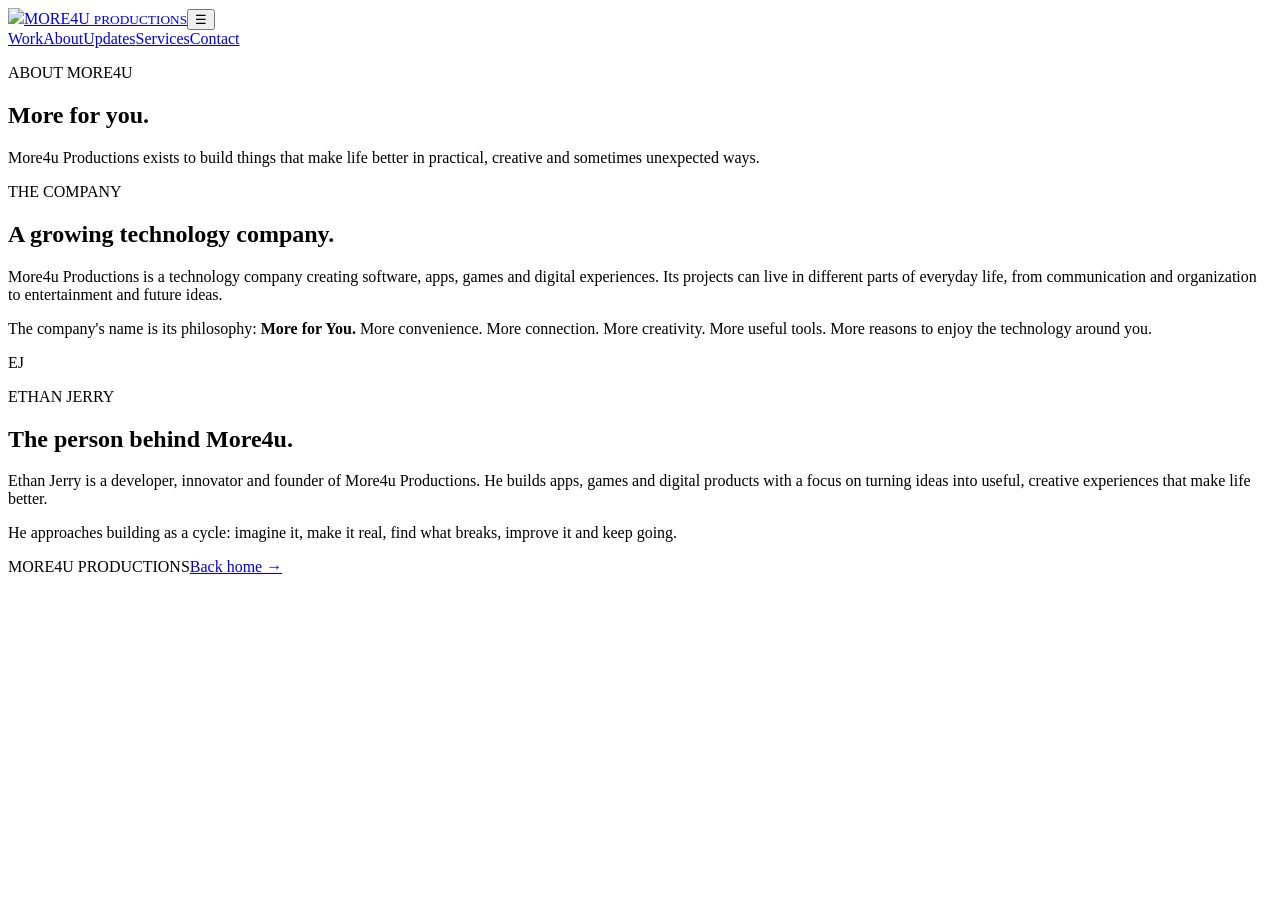
==== about.html @ 385468c3 "Add files via upload" ====
<!doctype html><html lang="en"><head><meta charset="utf-8"><meta name="viewport" content="width=device-width,initial-scale=1"><meta name="description" content="About More4u Productions and Ethan Jerry."><title>About | More4u Productions</title><link rel="stylesheet" href="assets/site.css"></head><body><header class="site-header"><a class="brand" href="index.html"><img src="assets/more4u-logo-transparent.png"><span>MORE4U <small>PRODUCTIONS</small></span></a><button class="nav-toggle">☰</button><nav class="nav"><a href="index.html#work">Work</a><a href="about.html">About</a><a href="updates.html">Updates</a><a href="index.html#services">Services</a><a href="index.html#contact">Contact</a></nav></header><main><section class="page-hero shell"><p class="kicker">ABOUT MORE4U</p><h1>More for you.</h1><p>More4u Productions exists to build things that make life better in practical, creative and sometimes unexpected ways.</p></section><section class="section shell about-grid"><div><p class="kicker">THE COMPANY</p><h2>A growing technology company.</h2></div><div class="prose"><p>More4u Productions is a technology company creating software, apps, games and digital experiences. Its projects can live in different parts of everyday life, from communication and organization to entertainment and future ideas.</p><p>The company's name is its philosophy: <strong>More for You.</strong> More convenience. More connection. More creativity. More useful tools. More reasons to enjoy the technology around you.</p></div></section><section class="dark-section"><div class="shell about-founder"><div class="founder-avatar large">EJ</div><div><p class="kicker">ETHAN JERRY</p><h2>The person behind More4u.</h2><p>Ethan Jerry is a developer, innovator and founder of More4u Productions. He builds apps, games and digital products with a focus on turning ideas into useful, creative experiences that make life better.</p><p>He approaches building as a cycle: imagine it, make it real, find what breaks, improve it and keep going.</p></div></div></section></main><footer class="site-footer"><div class="shell footer-bottom"><span>MORE4U PRODUCTIONS</span><a href="index.html">Back home →</a></div></footer><script src="assets/site.js"></script></body></html>
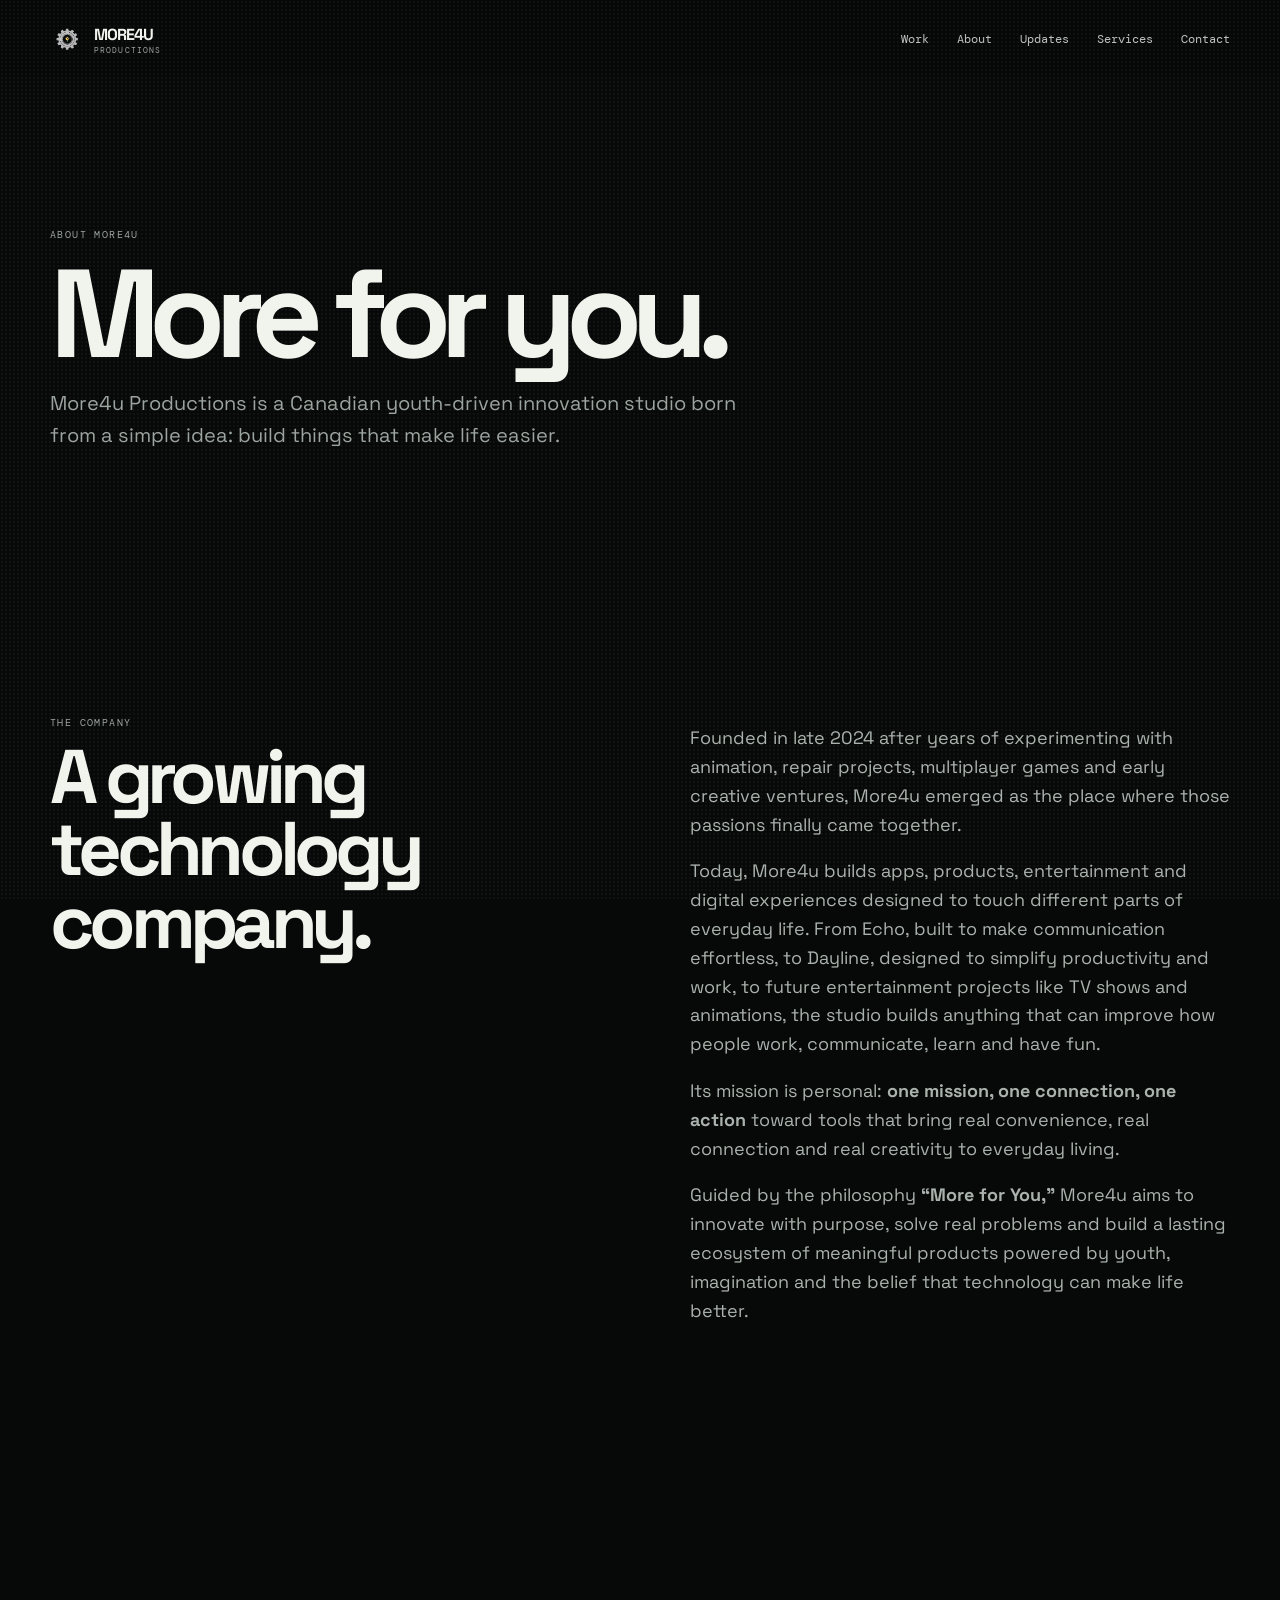
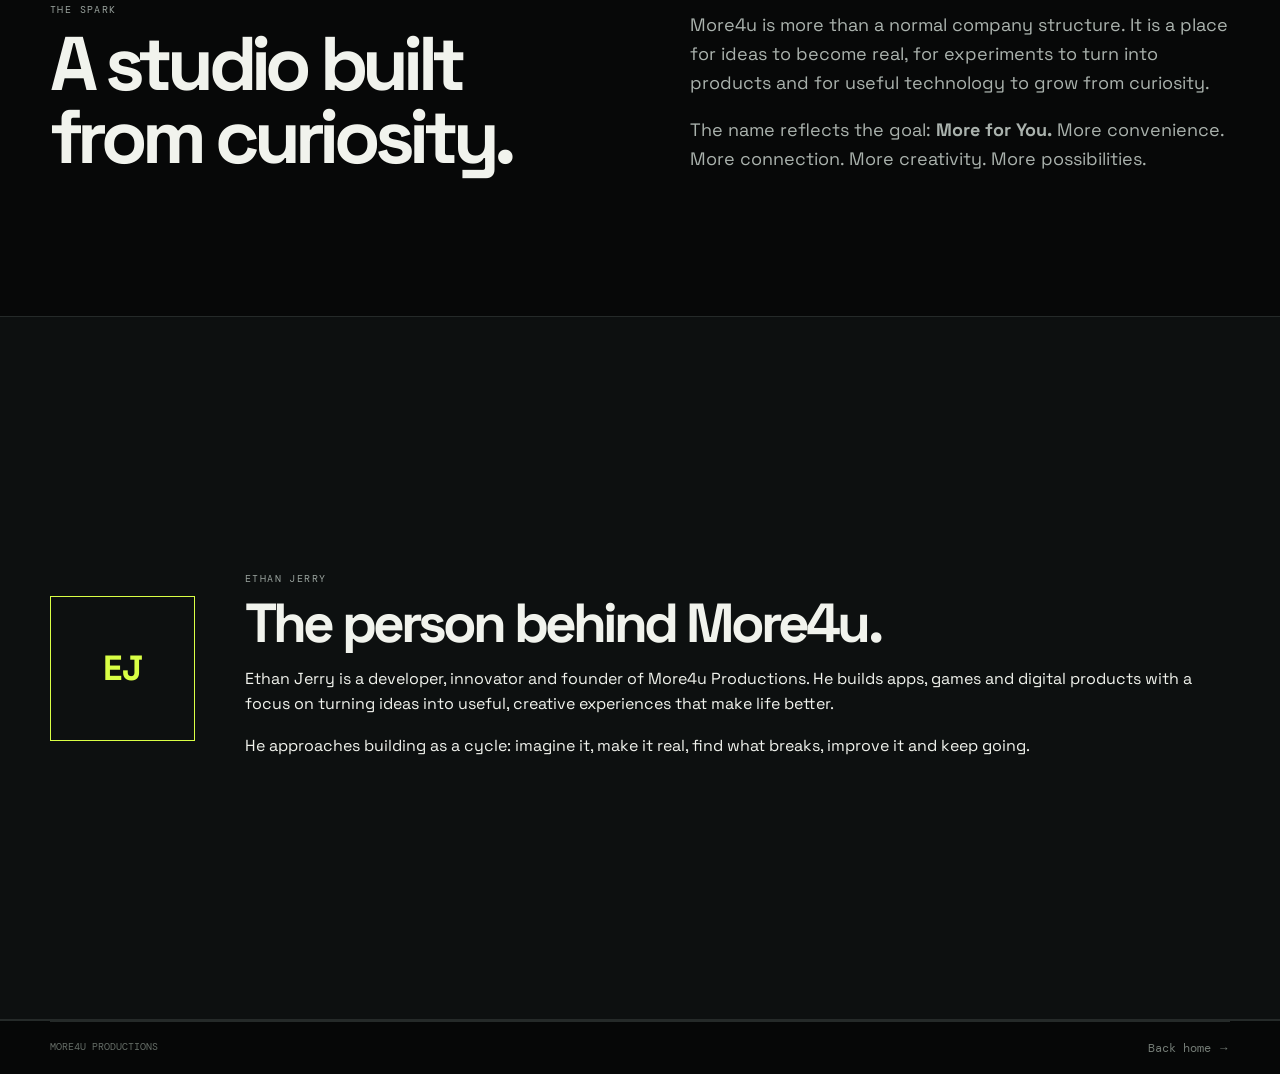
==== commit b98b4ae5: "Add files via upload" ====
--- a/about.html
+++ b/about.html
@@ -1 +1 @@
-<!doctype html><html lang="en"><head><meta charset="utf-8"><meta name="viewport" content="width=device-width,initial-scale=1"><meta name="description" content="About More4u Productions and Ethan Jerry."><title>About | More4u Productions</title><link rel="stylesheet" href="assets/site.css"></head><body><header class="site-header"><a class="brand" href="index.html"><img src="assets/more4u-logo-transparent.png"><span>MORE4U <small>PRODUCTIONS</small></span></a><button class="nav-toggle">☰</button><nav class="nav"><a href="index.html#work">Work</a><a href="about.html">About</a><a href="updates.html">Updates</a><a href="index.html#services">Services</a><a href="index.html#contact">Contact</a></nav></header><main><section class="page-hero shell"><p class="kicker">ABOUT MORE4U</p><h1>More for you.</h1><p>More4u Productions exists to build things that make life better in practical, creative and sometimes unexpected ways.</p></section><section class="section shell about-grid"><div><p class="kicker">THE COMPANY</p><h2>A growing technology company.</h2></div><div class="prose"><p>More4u Productions is a technology company creating software, apps, games and digital experiences. Its projects can live in different parts of everyday life, from communication and organization to entertainment and future ideas.</p><p>The company's name is its philosophy: <strong>More for You.</strong> More convenience. More connection. More creativity. More useful tools. More reasons to enjoy the technology around you.</p></div></section><section class="dark-section"><div class="shell about-founder"><div class="founder-avatar large">EJ</div><div><p class="kicker">ETHAN JERRY</p><h2>The person behind More4u.</h2><p>Ethan Jerry is a developer, innovator and founder of More4u Productions. He builds apps, games and digital products with a focus on turning ideas into useful, creative experiences that make life better.</p><p>He approaches building as a cycle: imagine it, make it real, find what breaks, improve it and keep going.</p></div></div></section></main><footer class="site-footer"><div class="shell footer-bottom"><span>MORE4U PRODUCTIONS</span><a href="index.html">Back home →</a></div></footer><script src="assets/site.js"></script></body></html>+<!doctype html><html lang="en"><head><meta charset="utf-8"><meta name="viewport" content="width=device-width,initial-scale=1"><meta name="description" content="About More4u Productions and Ethan Jerry."><title>About | More4u Productions</title><link rel="stylesheet" href="assets/site.css"></head><body><header class="site-header"><a class="brand" href="index.html"><img src="assets/more4u-logo-transparent.png"><span>MORE4U <small>PRODUCTIONS</small></span></a><button class="nav-toggle">☰</button><nav class="nav"><a href="index.html#work">Work</a><a href="about.html">About</a><a href="updates.html">Updates</a><a href="index.html#services">Services</a><a href="index.html#contact">Contact</a></nav></header><main><section class="page-hero shell"><p class="kicker">ABOUT MORE4U</p><h1>More for you.</h1><p>More4u Productions is a Canadian youth-driven innovation studio born from a simple idea: build things that make life easier.</p></section><section class="section shell about-grid"><div><p class="kicker">THE COMPANY</p><h2>A growing technology company.</h2></div><div class="prose"><p>Founded in late 2024 after years of experimenting with animation, repair projects, multiplayer games and early creative ventures, More4u emerged as the place where those passions finally came together.</p><p>Today, More4u builds apps, products, entertainment and digital experiences designed to touch different parts of everyday life. From Echo, built to make communication effortless, to Dayline, designed to simplify productivity and work, to future entertainment projects like TV shows and animations, the studio builds anything that can improve how people work, communicate, learn and have fun.</p><p>Its mission is personal: <strong>one mission, one connection, one action</strong> toward tools that bring real convenience, real connection and real creativity to everyday living.</p><p>Guided by the philosophy <strong>“More for You,”</strong> More4u aims to innovate with purpose, solve real problems and build a lasting ecosystem of meaningful products powered by youth, imagination and the belief that technology can make life better.</p></div></section><section class="section shell about-grid"><div><p class="kicker">THE SPARK</p><h2>A studio built from curiosity.</h2></div><div class="prose"><p>More4u is more than a normal company structure. It is a place for ideas to become real, for experiments to turn into products and for useful technology to grow from curiosity.</p><p>The name reflects the goal: <strong>More for You.</strong> More convenience. More connection. More creativity. More possibilities.</p></div></section><section class="dark-section"><div class="shell about-founder"><div class="founder-avatar large">EJ</div><div><p class="kicker">ETHAN JERRY</p><h2>The person behind More4u.</h2><p>Ethan Jerry is a developer, innovator and founder of More4u Productions. He builds apps, games and digital products with a focus on turning ideas into useful, creative experiences that make life better.</p><p>He approaches building as a cycle: imagine it, make it real, find what breaks, improve it and keep going.</p></div></div></section></main><footer class="site-footer"><div class="shell footer-bottom"><span>MORE4U PRODUCTIONS</span><a href="index.html">Back home →</a></div></footer><script src="assets/site.js"></script></body></html>
--- a/assets/site.css
+++ b/assets/site.css
@@ -0,0 +1,5 @@
+@import url('https://fonts.googleapis.com/css2?family=DM+Mono:wght@400;500&family=Space+Grotesk:wght@400;500;600;700&display=swap');
+:root{--bg:#070808;--panel:#0d1010;--panel2:#111414;--line:#252a29;--text:#f1f3ed;--muted:#9aa39e;--green:#d9ff45;--blue:#26d6d5;--max:1180px;--ease:cubic-bezier(.2,.8,.2,1)}
+*{box-sizing:border-box}html{scroll-behavior:smooth}body{margin:0;background:var(--bg);color:var(--text);font-family:'Space Grotesk',system-ui,sans-serif;line-height:1.6}body:before{content:"";position:fixed;inset:0;pointer-events:none;opacity:.045;background-image:radial-gradient(#fff 1px,transparent 1px);background-size:4px 4px;z-index:50}a{color:inherit;text-decoration:none}.shell{width:min(var(--max),calc(100% - 48px));margin:auto}.site-header{height:78px;padding:0 max(24px,calc((100vw - var(--max))/2));display:flex;align-items:center;justify-content:space-between;position:sticky;top:0;z-index:20;border-bottom:1px solid transparent;transition:.3s;background:rgba(7,8,8,.65);backdrop-filter:blur(18px)}.site-header.scrolled{border-color:var(--line);background:rgba(7,8,8,.9)}.brand{display:flex;align-items:center;gap:10px;font-weight:700;letter-spacing:-.06em}.brand img{width:34px;height:34px;object-fit:contain}.brand small{display:block;font:8px 'DM Mono';letter-spacing:.14em;color:var(--muted);margin-top:-2px}.nav{display:flex;gap:28px;font:12px 'DM Mono';color:#bdc3bf}.nav a{transition:.2s}.nav a:hover{color:var(--green)}.nav-toggle{display:none;background:none;border:0;color:#fff;font-size:24px}.hero{min-height:calc(100vh - 78px);display:grid;grid-template-columns:1.05fr .95fr;align-items:center;gap:30px;padding-top:70px;padding-bottom:90px}.kicker,.eyebrow,.post-date,.footer-label{font:10px 'DM Mono';letter-spacing:.14em;color:var(--muted)}.hero h1{font-size:clamp(62px,9.5vw,122px);line-height:.84;letter-spacing:-.09em;margin:24px 0 28px}.hero h1 span,.product-hero h1 span{color:var(--green)}.hero-lead{font-size:19px;color:#b9c0bc;max-width:650px}.actions{display:flex;align-items:center;gap:28px;margin-top:30px}.button{display:inline-flex;gap:24px;align-items:center;padding:14px 18px;font:600 12px 'DM Mono';border:1px solid var(--line)}.button.primary{background:var(--green);border-color:var(--green);color:#0a0b09}.button.disabled{color:#767e79;background:#111414}.text-link{font:12px 'DM Mono';color:#cbd0cc}.text-link:hover{color:var(--green)}.hero-mark{height:500px;position:relative;display:grid;place-items:center}.hero-logo{width:min(350px,70%);height:auto;object-fit:contain;filter:drop-shadow(0 20px 50px #000)}.mark-ring,.mark-ring:before,.mark-ring:after{position:absolute;border:1px solid #303633;border-radius:50%;content:""}.mark-ring{inset:10%;animation:spin 30s linear infinite}.mark-ring:before{inset:16%;border-color:#212624}.mark-ring:after{inset:33%;border-color:#202522}.orbit-label{position:absolute;font:9px 'DM Mono';color:#6d756f;letter-spacing:.15em}.orbit-label.one{top:15%;left:13%}.orbit-label.two{right:11%;top:43%}.orbit-label.three{bottom:13%;left:26%}@keyframes spin{to{transform:rotate(360deg)}}.statement{border-block:1px solid var(--line);background:#0a0c0c}.statement-grid{display:grid;grid-template-columns:.25fr .75fr;gap:40px;padding:75px 0}.statement-text{font-size:clamp(30px,4.2vw,58px);line-height:1.08;letter-spacing:-.055em;margin:0}.statement-text em{font-style:normal;color:var(--green)}.section{padding-top:125px;padding-bottom:125px}.section-head{display:grid;grid-template-columns:1fr .55fr;gap:70px;align-items:end;margin-bottom:55px}.section h2,.dark-section h2{font-size:clamp(45px,6vw,76px);line-height:.95;letter-spacing:-.075em;margin:12px 0}.section-head>p{color:var(--muted);margin:0}.project-grid{display:grid;grid-template-columns:1.18fr .82fr;gap:18px}.project-card{background:var(--panel);border:1px solid var(--line);transition:.45s var(--ease);overflow:hidden}.project-card:hover{transform:translateY(-7px);border-color:#4b534d}.project-visual{height:380px;position:relative;display:grid;place-items:center;overflow:hidden}.echo-visual{background:radial-gradient(circle at 50% 50%,#173d3d,#0b1414 48%,#080a0a)}.echo-visual:after{content:"";position:absolute;inset:12%;border:1px solid #236666;border-radius:50%;box-shadow:0 0 80px #1ad4d522}.echo-visual img{width:190px;z-index:1;border-radius:32px;box-shadow:0 25px 70px #000}.dayline-visual{background:linear-gradient(135deg,#161b1b,#0c0f0f)}.dayline-word{font-size:clamp(55px,7vw,92px);letter-spacing:-.09em;color:#dce0dc}.visual-tag{position:absolute;left:22px;top:22px;background:var(--green);color:#0a0b09;padding:7px 9px;font:9px 'DM Mono';z-index:3}.visual-tag.development{background:#252b28;color:#aeb6b0;border:1px solid #3c4540}.project-info{padding:28px}.project-info h3{font-size:40px;letter-spacing:-.06em;margin:4px 0 10px}.project-info p:not(.eyebrow){color:var(--muted);max-width:650px}.arrow{display:inline-block;margin-top:12px;font:11px 'DM Mono';color:var(--green)}.arrow b{font-size:15px}.future-row{display:flex;justify-content:space-between;border-top:1px solid var(--line);padding-top:18px;margin-top:30px;color:#68716b;font:10px 'DM Mono';letter-spacing:.1em}.dark-section{background:#0d1010;border-block:1px solid var(--line);padding:125px 0}.story-grid{display:grid;grid-template-columns:1fr 1fr;gap:100px}.story-copy{font-size:18px;color:#aeb6b0}.story-copy strong{color:#edf0eb}.quote{margin-top:50px;border-left:2px solid var(--green);padding:6px 0 6px 22px;font-size:29px;color:#e8ebe5}.quote small{display:block;font:9px 'DM Mono';color:#6f7872;margin-top:10px}.founder{padding-top:100px;padding-bottom:100px}.founder-card{border:1px solid var(--line);display:grid;grid-template-columns:auto 1fr auto;gap:30px;align-items:center;padding:36px}.founder-avatar{width:92px;height:92px;border:1px solid var(--green);display:grid;place-items:center;color:var(--green);font-size:22px;font-weight:700}.founder-avatar.large{width:145px;height:145px;font-size:35px}.founder-main h2{font-size:40px;letter-spacing:-.06em;margin:2px 0 4px}.founder-main p{color:var(--muted);max-width:650px}.founder-side{display:grid;grid-template-columns:auto auto;gap:4px 16px;font:10px 'DM Mono';color:#6d756f}.founder-side span{color:var(--green)}.post-grid{display:grid;grid-template-columns:1fr 1fr;gap:18px}.post-card{border-top:1px solid var(--line);padding:28px 0}.post-card h3{font-size:28px;line-height:1.1;letter-spacing:-.04em}.post-card p:not(.post-date){color:var(--muted)}.post-card a{font:11px 'DM Mono';color:var(--green)}.service-section{border-top:1px solid var(--line)}.service-grid{display:grid;grid-template-columns:repeat(4,1fr);gap:1px;background:var(--line)}.service-grid>div{background:var(--bg);padding:30px;min-height:220px}.service-grid span{font:10px 'DM Mono';color:var(--green)}.service-grid h3{font-size:21px;margin:25px 0 10px}.service-grid p{color:var(--muted);font-size:14px}.contact-section{border-top:1px solid var(--line);background:radial-gradient(circle at 50% 30%,#182113,#070808 60%);text-align:center;padding:150px 0}.contact-inner>p:not(.kicker){max-width:610px;margin:0 auto;color:#aab2ad;font-size:18px}.contact-inner h2{font-size:clamp(65px,10vw,125px);letter-spacing:-.09em;line-height:.85;margin:15px 0 25px}.contact-note{display:block;color:#505952;font:9px 'DM Mono';margin-top:18px}.site-footer{border-top:1px solid var(--line);background:#060707}.footer-grid{display:grid;grid-template-columns:2fr 1fr 1fr;gap:50px;padding:60px 0}.footer-brand img{width:48px}.footer-brand b{display:block;font-size:14px;margin-top:8px}.footer-brand p,.site-footer a{color:#737b75;font-size:12px}.footer-grid>div:not(.footer-brand){display:flex;flex-direction:column;gap:8px}.footer-label{margin:0 0 10px}.footer-bottom{border-top:1px solid var(--line);padding:18px 0;display:flex;justify-content:space-between;color:#656d67;font:10px 'DM Mono'}.page-hero{padding-top:140px;padding-bottom:110px}.page-hero h1{font-size:clamp(65px,10vw,125px);letter-spacing:-.09em;line-height:.85;margin:20px 0}.page-hero>p:last-child{font-size:20px;color:var(--muted);max-width:700px}.about-grid,.prose-grid{display:grid;grid-template-columns:1fr 1fr;gap:100px}.prose{font-size:18px;color:#aab2ad}.about-founder{width:min(var(--max),calc(100% - 48px));margin:auto;display:grid;grid-template-columns:auto 1fr;gap:50px;align-items:center;padding:120px 0}.about-founder h2{font-size:55px;line-height:.95;letter-spacing:-.07em}.product-page{overflow:hidden}.product-hero{min-height:calc(100vh - 78px);display:grid;grid-template-columns:1.05fr .95fr;align-items:center;gap:60px;padding-top:80px;padding-bottom:100px}.product-logo-row{display:flex;align-items:center;gap:18px;margin-top:25px}.product-logo-row>img{width:65px;height:65px;border-radius:17px}.product-hero h1{font-size:clamp(60px,8vw,105px);letter-spacing:-.09em;line-height:.85;margin:30px 0}.status{font:9px 'DM Mono';padding:7px 9px;border:1px solid}.status.live{color:var(--green);border-color:#526329}.status.development{color:#b4bbb6;border-color:#3b423e}.edit-note{font:9px 'DM Mono';color:#566059;margin-top:14px}.product-showcase{height:540px;display:grid;place-items:center;position:relative}.echo-showcase{background:radial-gradient(circle,#153e3e 0%,#0a1111 52%,transparent 70%)}.echo-showcase:before,.echo-showcase:after{content:"";position:absolute;border:1px solid #286060;border-radius:50%}.echo-showcase:before{inset:10%}.echo-showcase:after{inset:25%}.echo-showcase img{width:250px;position:relative;z-index:2;border-radius:42px;box-shadow:0 30px 100px #000}.day-showcase{background:linear-gradient(135deg,#121716,#090b0b);border:1px solid var(--line);flex-direction:column}.day-showcase span{font-size:clamp(60px,8vw,100px);letter-spacing:-.09em}.day-showcase small{font:9px 'DM Mono';color:#6e7771;letter-spacing:.18em}.dayline-mini{font-size:42px;letter-spacing:-.09em}.feature-band{border-block:1px solid var(--line);background:#0b0d0d}.feature-list{display:grid;grid-template-columns:repeat(4,1fr);gap:1px;background:var(--line)}.feature-list>div{background:#0b0d0d;padding:38px 28px;min-height:190px}.feature-list b{font:10px 'DM Mono';color:var(--green)}.feature-list h3{font-size:23px;margin:24px 0 5px}.feature-list p{color:var(--muted);font-size:13px}.article{max-width:850px;padding-top:140px;padding-bottom:150px}.article h1{font-size:clamp(55px,7vw,90px);line-height:.9;letter-spacing:-.08em;margin:25px 0}.article-dek{font-size:21px;color:var(--muted)}.article-line{height:1px;background:var(--line);margin:55px 0}.article p:not(.kicker):not(.article-dek){font-size:18px;color:#b4bbb6;line-height:1.8}.post-list{border-top:1px solid var(--line)}.post-row{display:grid;grid-template-columns:.35fr 1fr auto;gap:40px;padding:32px 0;border-bottom:1px solid var(--line);align-items:center}.post-row div:first-child{display:flex;flex-direction:column;gap:7px;font:9px 'DM Mono';color:#6f7872}.post-row div:first-child b{color:var(--green);font-weight:400}.post-row h2{font-size:30px;letter-spacing:-.05em;margin:0 0 7px}.post-row p{color:var(--muted);margin:0}.post-row>span{font-size:22px;color:var(--green)}#progress{height:2px;background:var(--green);position:fixed;top:0;left:0;width:0;z-index:100;transition:width .1s}.reveal,.project-card,.post-card,.service-grid>div{opacity:0;transform:translateY(20px);transition:opacity .7s var(--ease),transform .7s var(--ease)}.reveal.visible,.project-card.visible,.post-card.visible,.service-grid>div.visible{opacity:1;transform:none}
+@media(max-width:850px){.shell{width:min(var(--max),calc(100% - 34px))}.site-header{height:68px}.nav-toggle{display:block}.nav{display:none;position:absolute;left:0;right:0;top:68px;background:#080909;border-bottom:1px solid var(--line);padding:18px 24px;flex-direction:column;gap:0}.nav.open{display:flex}.nav a{padding:13px 0}.hero,.product-hero{grid-template-columns:1fr;min-height:auto;padding-top:90px}.hero-mark{height:360px}.section,.dark-section{padding-top:85px;padding-bottom:85px}.statement-grid,.story-grid,.about-grid,.prose-grid{grid-template-columns:1fr;gap:30px}.section-head{grid-template-columns:1fr;gap:18px}.project-grid,.post-grid{grid-template-columns:1fr}.project-visual{height:300px}.service-grid,.feature-list{grid-template-columns:1fr 1fr}.founder-card{grid-template-columns:auto 1fr}.founder-side{grid-column:1/-1;display:flex;gap:18px}.footer-grid{grid-template-columns:1fr 1fr}.footer-brand{grid-column:1/-1}.post-row{grid-template-columns:1fr auto}.post-row>div:nth-child(2){grid-column:1/-1;grid-row:2}.post-row>span{grid-column:2;grid-row:1}.product-showcase{height:400px}.about-founder{grid-template-columns:1fr;gap:30px;padding:85px 0}.hero h1{font-size:clamp(60px,17vw,100px)}}
+@media(max-width:520px){.service-grid,.feature-list{grid-template-columns:1fr}.founder-card{grid-template-columns:1fr}.founder-side{display:grid}.footer-grid{grid-template-columns:1fr}.footer-bottom{gap:10px;flex-direction:column}.actions{align-items:flex-start;flex-direction:column;gap:18px}.hero-logo{width:220px}.product-showcase{height:320px}}
